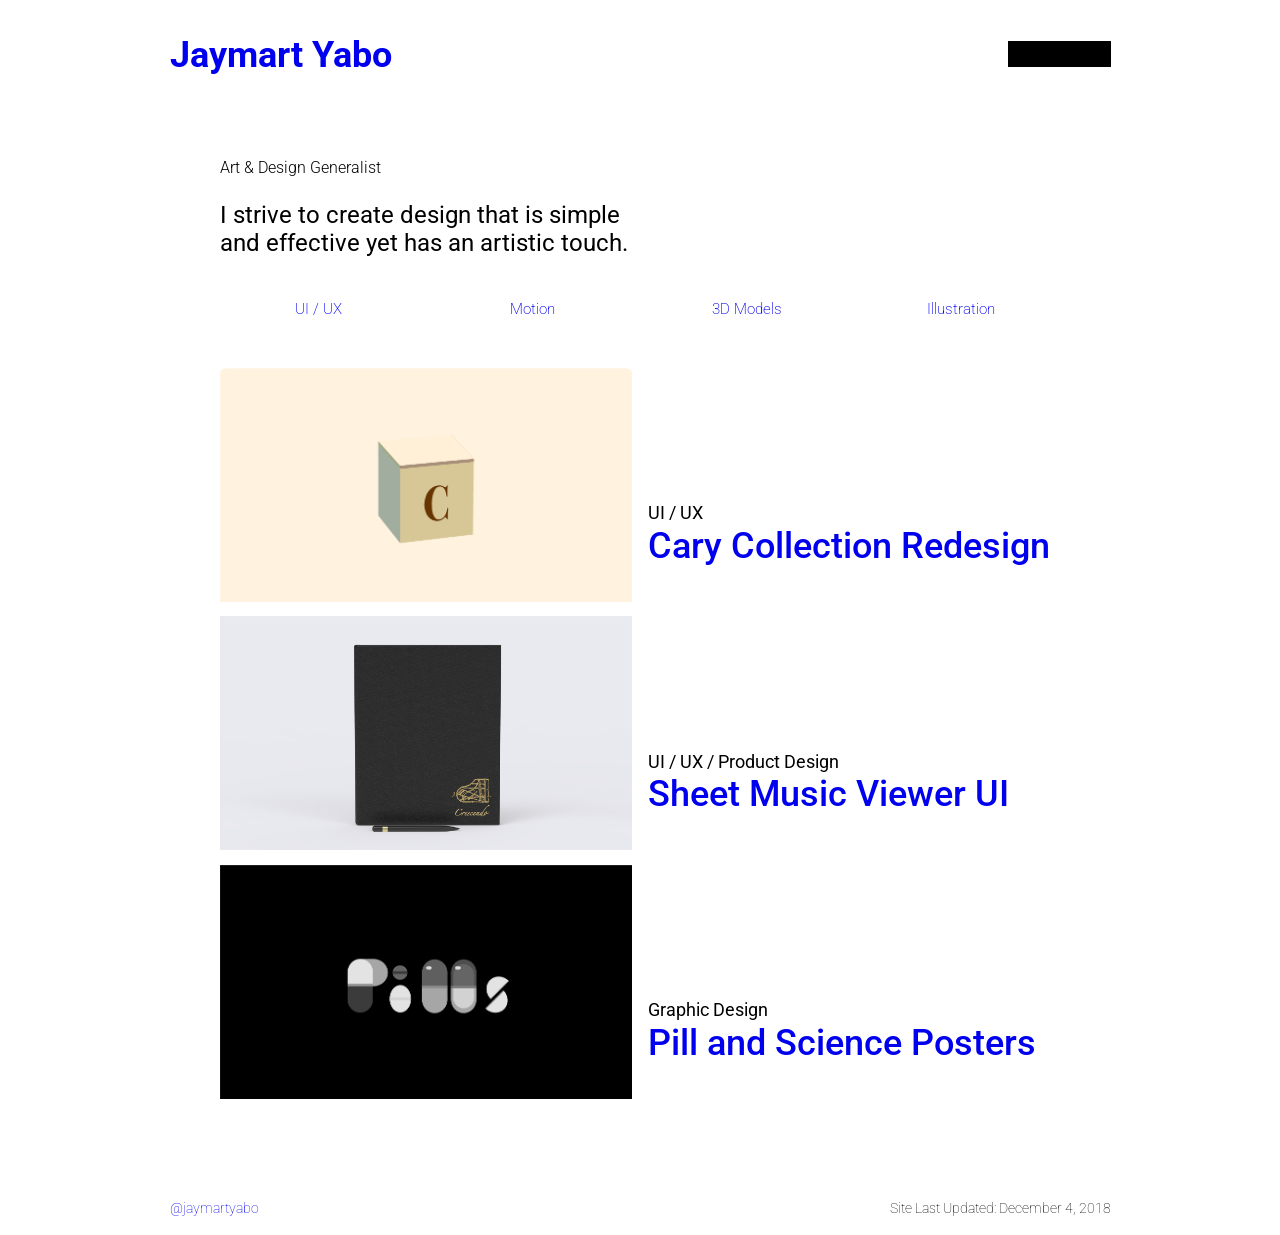
==== index.html @ 500f7055 "reorganization" ====
<!DOCTYPE html>
<html lang="en">

<head>
    <meta charset="UTF-8">
    <meta name="viewport" content="width=device-width, initial-scale=1.0">
    <title>Jaymart Yabo</title>
    <link href="https://fonts.googleapis.com/css?family=Roboto:100,300,400,500" rel="stylesheet">

    <!--  Roboto Font from GoogleFonts  -->
    <link rel="stylesheet" href="/css/main.css">
</head>

<body>
    <div id="wrapper">
        <header>
            <div id="title">
                <a href="https://jsy9739.github.io/">
                    <h1>Jaymart Yabo</h1>
                </a>
            </div>
            <div class="dropdown" style="float:right;">
                <button class="dropbtn"></button>
                <div class="dropdown-content">
                    <a href="https://jsy9739.github.io/bio">Bio</a>
                    <a href="https://jsy9739.github.io/resume/">Résumé</a>
                    <a href="https://paper.dropbox.com/doc/Portfolio-Documentation--ARBLZo7BBMCQgqcRvrMjFcV1AQ-JOrqk1dfm4QiLXSkU9a3K">Document</a>
                </div>
            </div>
        </header>
        <div id="sizing">
            <section id="shortb">
                <div id="shortbio">
                    <h2>Art & Design Generalist</h2>
                    <p>I strive to create design that is simple and effective yet has an artistic touch.</p>
                </div>
            </section>

            <main>
                <section id="sitem">
                    <aside>
                        <div id="specialty"><a href="https://jsy9739.github.io/uiux/">UI / UX</a></div>
                    </aside>
                    <aside>
                        <div id="specialty"><a href="https://jsy9739.github.io/motion/">Motion</a></div>
                    </aside>
                    <aside>
                        <div id="specialty"><a href="https://jsy9739.github.io/3d/">3D Models</a></div>
                    </aside>
                    <aside>
                        <div id="specialty"><a href="https://jsy9739.github.io/illus/">Illustration</a></div>
                    </aside>

                </section>
                <section id="item">

                    <article><a href="uiux/cary/index.html"> <img src="/uiux/assets/cary-thumb.png" alt="ImagineRIT Bumper"></a>

                    </article>


                    <aside>

                        <div>
                            <h6>
                                UI / UX
                            </h6>
                        </div>
                        <div id="projecttitle"><a href="uiux/cary/index.html">Cary Collection Redesign</a></div>



                    </aside>
                </section>
                            <section id="item">

                    <article>
                        <a href="https://drive.google.com/file/d/12x1CUP0MLp6lkm-8zrGwk2fknuwCZRd2/view?usp=sharing"> <img src="/uiux/assets/closed.png" alt="Sheet Music Viewer"></a>

                    </article>


                    <aside>

                        <div>
                            <h6>
                                UI / UX / Product Design
                            </h6>
                        </div>
                        <div id="projecttitle"><a href="https://drive.google.com/file/d/12x1CUP0MLp6lkm-8zrGwk2fknuwCZRd2/view?usp=sharing">Sheet Music Viewer UI</a></div>



                    </aside>
                </section>
                <section id="item">

                    <article><a href="/uiux/posters/index.html"><img src="/uiux/assets/pill-thumb.png"></a>

                    </article>


                    <aside>

                        <div>
                            <h6>
                                Graphic Design
                            </h6>
                        </div>
                        <div id="projecttitle"><a href="/uiux/posters/index.html">Pill and Science Posters</a></div>



                    </aside>
                </section>

            </main>
        </div>
        <footer>
            <a href="https://www.instagram.com/jaymartyabo/">
                <h4>@jaymartyabo</h4>
            </a>
            <h4>Site Last Updated: December 4, 2018</h4>
        </footer>
    </div>
</body>

</html>
---- css/main.css ----
/************************
General Formatting Rules
************************/

/* Code adapted from week 6 Flexbox exercise */

* {
    box-sizing: border-box;
}

html {
    /* set base font-size for document; will be used for rem calculations */
    font-size: 16px;

    /* Gotham Font from freefontsfamily.com */
    /*
    @font-face {
        font-family: 'Gotham';
        src: url('assets/Gotham-Font/Gotham-Black') format ('opentype');
        font-weight: normal;
        font-style: Black;
    }
*/

    font-family: 'Roboto', sans-serif;
}

a:link {
    text-decoration: none;
}

a:visited {
    text-decoration: none;
    color: black;
}

a:hover {
    color: darkseagreen;
}


html,
body,
#wrapper {
    /* resets margins to prevent sizing issues */
    margin: 0;

}

/*****************
Flexbox Formatting
*****************/

#wrapper {
    /* centers container in viewport */
    margin: 0 auto;
    max-width: 957px;
    display: flex;
    flex-direction: column;
    min-height: 100vh;
    overflow: hidden;

}

main {

    /* formatting for visual clarity */
    display: flex;
    flex-direction: column;
}

header,
footer {

    /* formatting for visual clarity */

    padding: 0 .5rem;
    padding-top: 10px;
    flex-direction: row;
    display: flex;
    align-items: center;
    justify-content: space-between;
}

footer {
    padding-top: 30px;

}

article,
aside {

    padding: .5rem;
    /* allows elements to grow to available space */
    margin: .2rem 0;
    /* removes l/r margin spacing */
    flex: 1;
    max-width: 480px;
    overflow: hidden;
    max-height: 300px;
}

aside {
    display: flex;
    flex-direction: column;

    flex: 1;
    justify-content: flex-end;
    padding-bottom: 35px;

}

#nav2 {
    display: flex;
    justify-content: center;
    align-content: center;
    padding: 5px;

}



article {
    overflow: hidden;
    max-height: 242px;
    overflow: hidden;

}



article img {
    max-height: 242;
    width: 100%;
}


#item {
    display: flex;
    margin-bottom: auto;
}

#sitem {
    display: flex;
    align-items: center;
    justify-content: center;
    margin-bottom: auto;
}

#shortbio {
    max-width: 410px;
}

#shortbio {
    max-width: 410px;
}

#shortb {

    padding: 8px;
}

#illus img {
    transform: translateY(-60px);
}

/***************
Text Formatting
***************/
/*The Name*/
h1 {
    font-size: 36px;
}

/* The Title*/
h2 {
    font-weight: 300;
    font-size: 16px;
    margin: 0;
}

p {
    font-size: 24px;
}

nav {
    font-size: 24px;
}

h4 {
    font-size: 14px;
    font-weight: 100;
}

h5 {
    font-size: 24px;
    font-weight: 100;
    margin: 0;
}

h6 {
    font-weight: normal;
    font-size: 1.7vw;
    margin: 0;
    line-height: 1.3
}

#projecttitle {
    font-weight: 500;
    font-size: calc(12px + 2.5vw);
    color: antiquewhite;
}

#specialty {
    font-weight: 200;
    font-size: 15px;
    display: flex;
    justify-content: center;

}

/****************************
Drop Down Menu From w3Schools
*****************************/
.dropbtn {
    background-color: black;
    padding-top: 25px;
    padding-right: 97px;
    font-size: 16px;
    border: none;
    cursor: pointer;
}

.dropdown {
    position: relative;
    display: inline-block;
}

.dropdown-content {
    display: none;
    position: absolute;
    right: 0;
    background-color: white;
    min-width: 92px;
    box-shadow: 0px 8px 16px 0px rgba(0, 0, 0, 0.2);
    z-index: 1;
}

.dropdown-content a {
    color: black;
    padding: 12px 16px;
    text-decoration: none;
    display: block;
}

.dropdown-content a:hover {
    background-color: #f1f1f1;
}

.dropdown:hover .dropdown-content {
    display: block;
}

/************
Media Queries
*************/

@media screen and (max-width: 36rem) {
    main {
        flex-direction: column;
        width: 100vw;
    }

    #item {
        flex-direction: column;
        width: 100vw;
    }

    #specialty {

        font-size: 14px;
        display: flex;
        justify-content: center;
        align-items: center;
        max-width: 70%;
        height: 23px;
    }

    h6 {
        font-size: 10px;
    }

    aside {
        padding-bottom: 20px;
        padding-left: 20px;
    }

    h1 {
        font-size: 24px;
    }

    h4 {
        font-size: 12px;
    }

    footer {
        padding-bottom: 15px;
    }

}

/* Max Size*/
@media screen and (min-width: 900px) {
    h6 {
        font-size: 18px;
    }

    #projecttitle {
        font-size: 36px;
    }

    #sizing {
        padding: 50px;

    }

}


@media screen and (max-width: 576px) {
    article {
        flex: 1;
        max-width: 100%;
    }

    /*    adjust image*/
    #illus img {
        transform: translateY(-60px);
    }
}



.dropdown:hover .dropbtn {
    background-color: #3e8e41;
}

#hero {
    display: flex;
}

#hero img {
    width: 100%;
}

#spacer {
    height: calc(6px + 3.5vw);
}

#posters {
    width: 100%;
    max-height: 940px;
    padding-right: 20px;
}
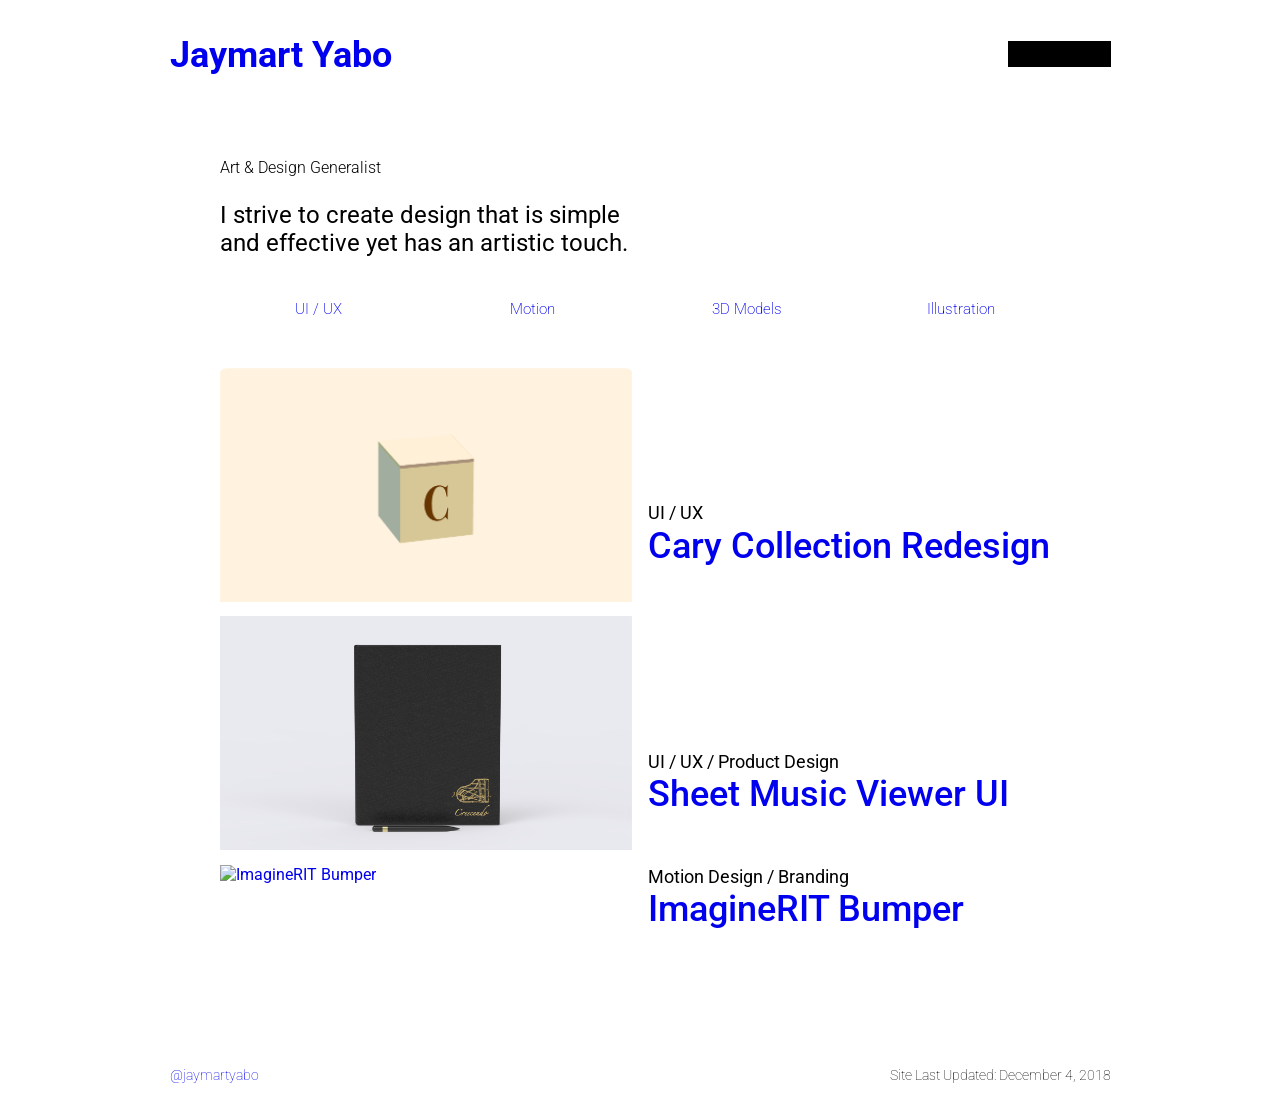
==== commit 4af39e61: "imagine" ====
--- a/index.html
+++ b/index.html
@@ -93,9 +93,10 @@
 
                     </aside>
                 </section>
-                <section id="item">
+                  <section id="item">
 
-                    <article><a href="/uiux/posters/index.html"><img src="/uiux/assets/pill-thumb.png"></a>
+                    <article>
+                        <a href="motion/imaginerit/index.html"> <img src="/assets/imaginerit/optimzed-imagine.gif" alt="ImagineRIT Bumper"></a>
 
                     </article>
 
@@ -104,10 +105,10 @@
 
                         <div>
                             <h6>
-                                Graphic Design
+                                Motion Design / Branding
                             </h6>
                         </div>
-                        <div id="projecttitle"><a href="/uiux/posters/index.html">Pill and Science Posters</a></div>
+                        <div id="projecttitle"><a href="motion/imaginerit/index.html">ImagineRIT Bumper</a></div>
 
 
 
--- a/css/main.css
+++ b/css/main.css
@@ -160,6 +160,13 @@
     padding: 8px;
 }
 
+/*
+#shortbb {
+  padding: 0 15px 0 15px;
+    max-width: 600px;
+}
+*/
+
 #illus img {
     transform: translateY(-60px);
 }
@@ -208,7 +215,6 @@
 #projecttitle {
     font-weight: 500;
     font-size: calc(12px + 2.5vw);
-    color: antiquewhite;
 }
 
 #specialty {
@@ -223,6 +229,7 @@
 Drop Down Menu From w3Schools
 *****************************/
 .dropbtn {
+    background-color: black;
     background-color: black;
     padding-top: 25px;
     padding-right: 97px;
@@ -352,6 +359,9 @@
 #hero img {
     width: 100%;
 }
+#hero video {
+    width: 100%;
+}
 
 #spacer {
     height: calc(6px + 3.5vw);
@@ -362,3 +372,7 @@
     max-height: 940px;
     padding-right: 20px;
 }
+
+article h4{
+    margin: 0;
+}
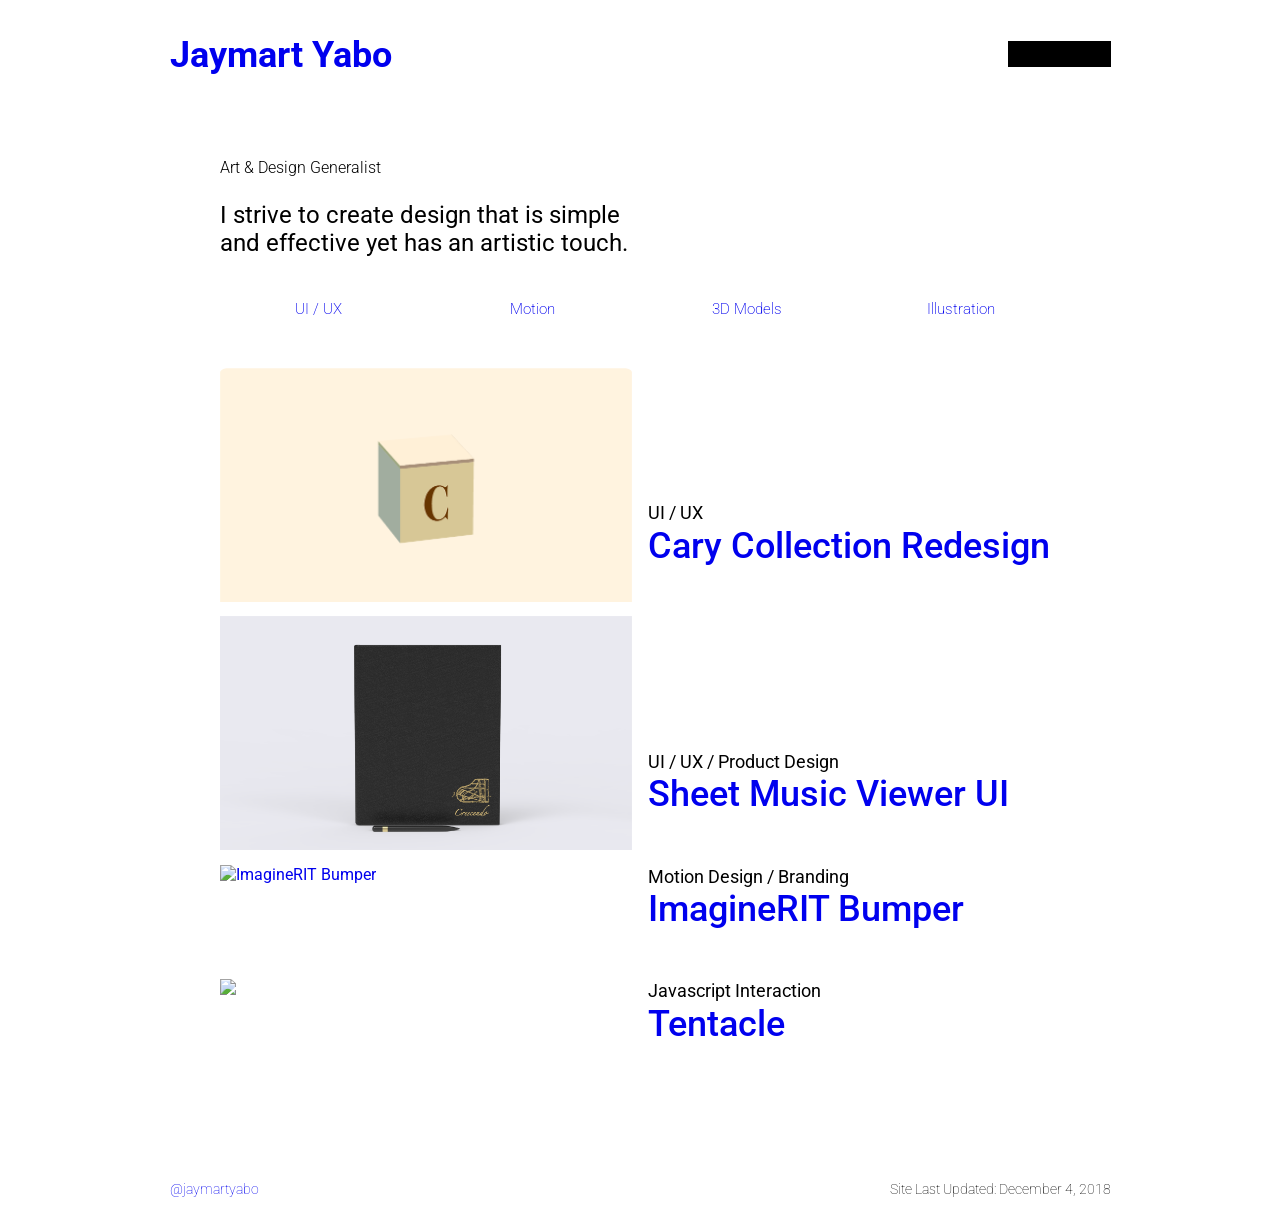
==== commit 9cd97094: "linked items differently" ====
--- a/index.html
+++ b/index.html
@@ -72,7 +72,7 @@
 
                     </aside>
                 </section>
-                            <section id="item">
+                <section id="item">
 
                     <article>
                         <a href="https://drive.google.com/file/d/12x1CUP0MLp6lkm-8zrGwk2fknuwCZRd2/view?usp=sharing"> <img src="/uiux/assets/closed.png" alt="Sheet Music Viewer"></a>
@@ -93,7 +93,7 @@
 
                     </aside>
                 </section>
-                  <section id="item">
+                <section id="item">
 
                     <article>
                         <a href="motion/imaginerit/index.html"> <img src="/assets/imaginerit/optimzed-imagine.gif" alt="ImagineRIT Bumper"></a>
@@ -114,6 +114,26 @@
 
                     </aside>
                 </section>
+                <section id="item">
+
+                    <article><a href="/motion/tentacle/index.html"><img src="/motion/tentacle/FinalTenti.gif"></a>
+
+                    </article>
+
+
+                    <aside>
+
+                        <div>
+                            <h6>
+                                Javascript Interaction
+                            </h6>
+                        </div>
+                        <div id="projecttitle"><a href="/motion/tentacle/index.html">Tentacle</a></div>
+
+
+
+                    </aside>
+                </section>
 
             </main>
         </div>
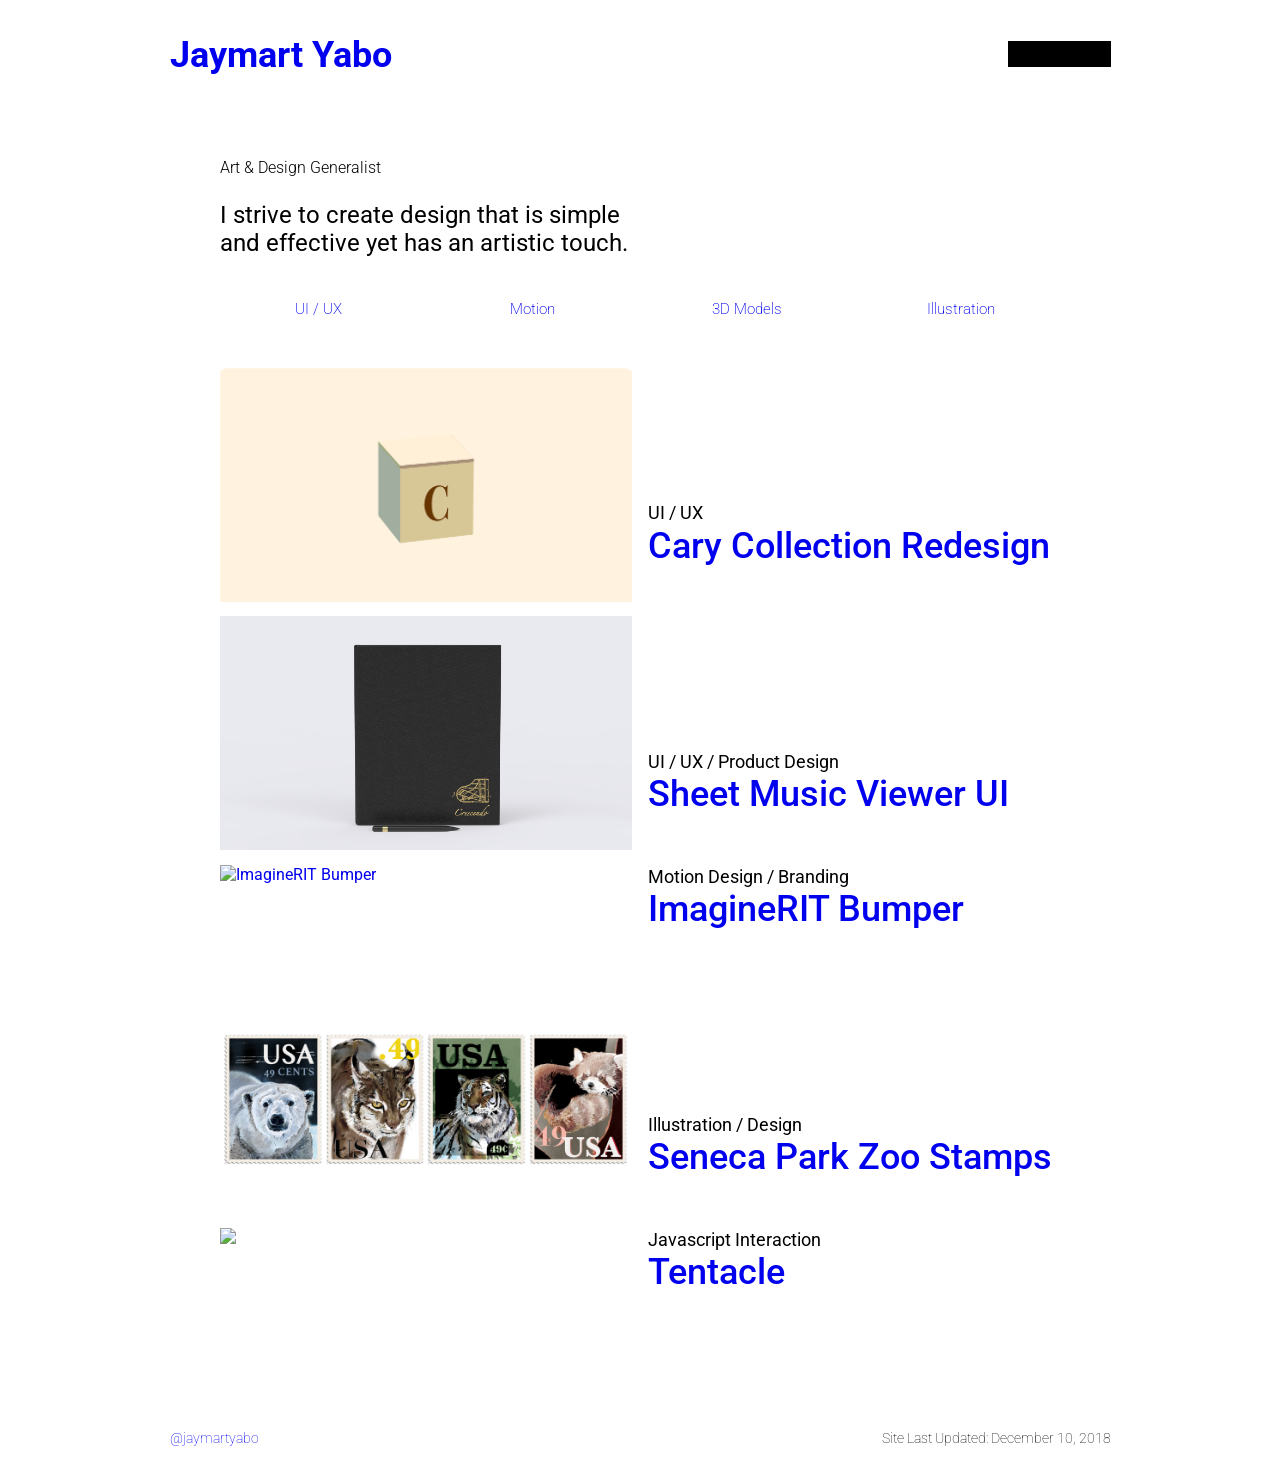
==== commit eb334534: "updatess" ====
--- a/index.html
+++ b/index.html
@@ -114,6 +114,27 @@
 
                     </aside>
                 </section>
+   <section id="item">
+
+                    <article>
+                        <a href="illus/index.html"> <img src="illus/assets/stampsCove-01.png" alt="ImagineRIT Bumper"></a>
+
+                    </article>
+
+
+                    <aside>
+
+                        <div>
+                            <h6>
+                               Illustration / Design
+                            </h6>
+                        </div>
+                        <div id="projecttitle"><a href="illus/index.html">Seneca Park Zoo Stamps</a></div>
+
+
+
+                    </aside>
+                </section>
                 <section id="item">
 
                     <article><a href="/motion/tentacle/index.html"><img src="/motion/tentacle/FinalTenti.gif"></a>
@@ -141,7 +162,7 @@
             <a href="https://www.instagram.com/jaymartyabo/">
                 <h4>@jaymartyabo</h4>
             </a>
-            <h4>Site Last Updated: December 4, 2018</h4>
+            <h4>Site Last Updated: December 10, 2018</h4>
         </footer>
     </div>
 </body>
--- a/css/main.css
+++ b/css/main.css
@@ -6,6 +6,7 @@
 
 * {
     box-sizing: border-box;
+    border-style: none;
 }
 
 html {
@@ -31,7 +32,6 @@
 
 a:visited {
     text-decoration: none;
-    color: black;
 }
 
 a:hover {
@@ -359,6 +359,7 @@
 #hero img {
     width: 100%;
 }
+
 #hero video {
     width: 100%;
 }
@@ -373,6 +374,6 @@
     padding-right: 20px;
 }
 
-article h4{
-    margin: 0;
-}
+article h4 {
+    margin: 0;
+}
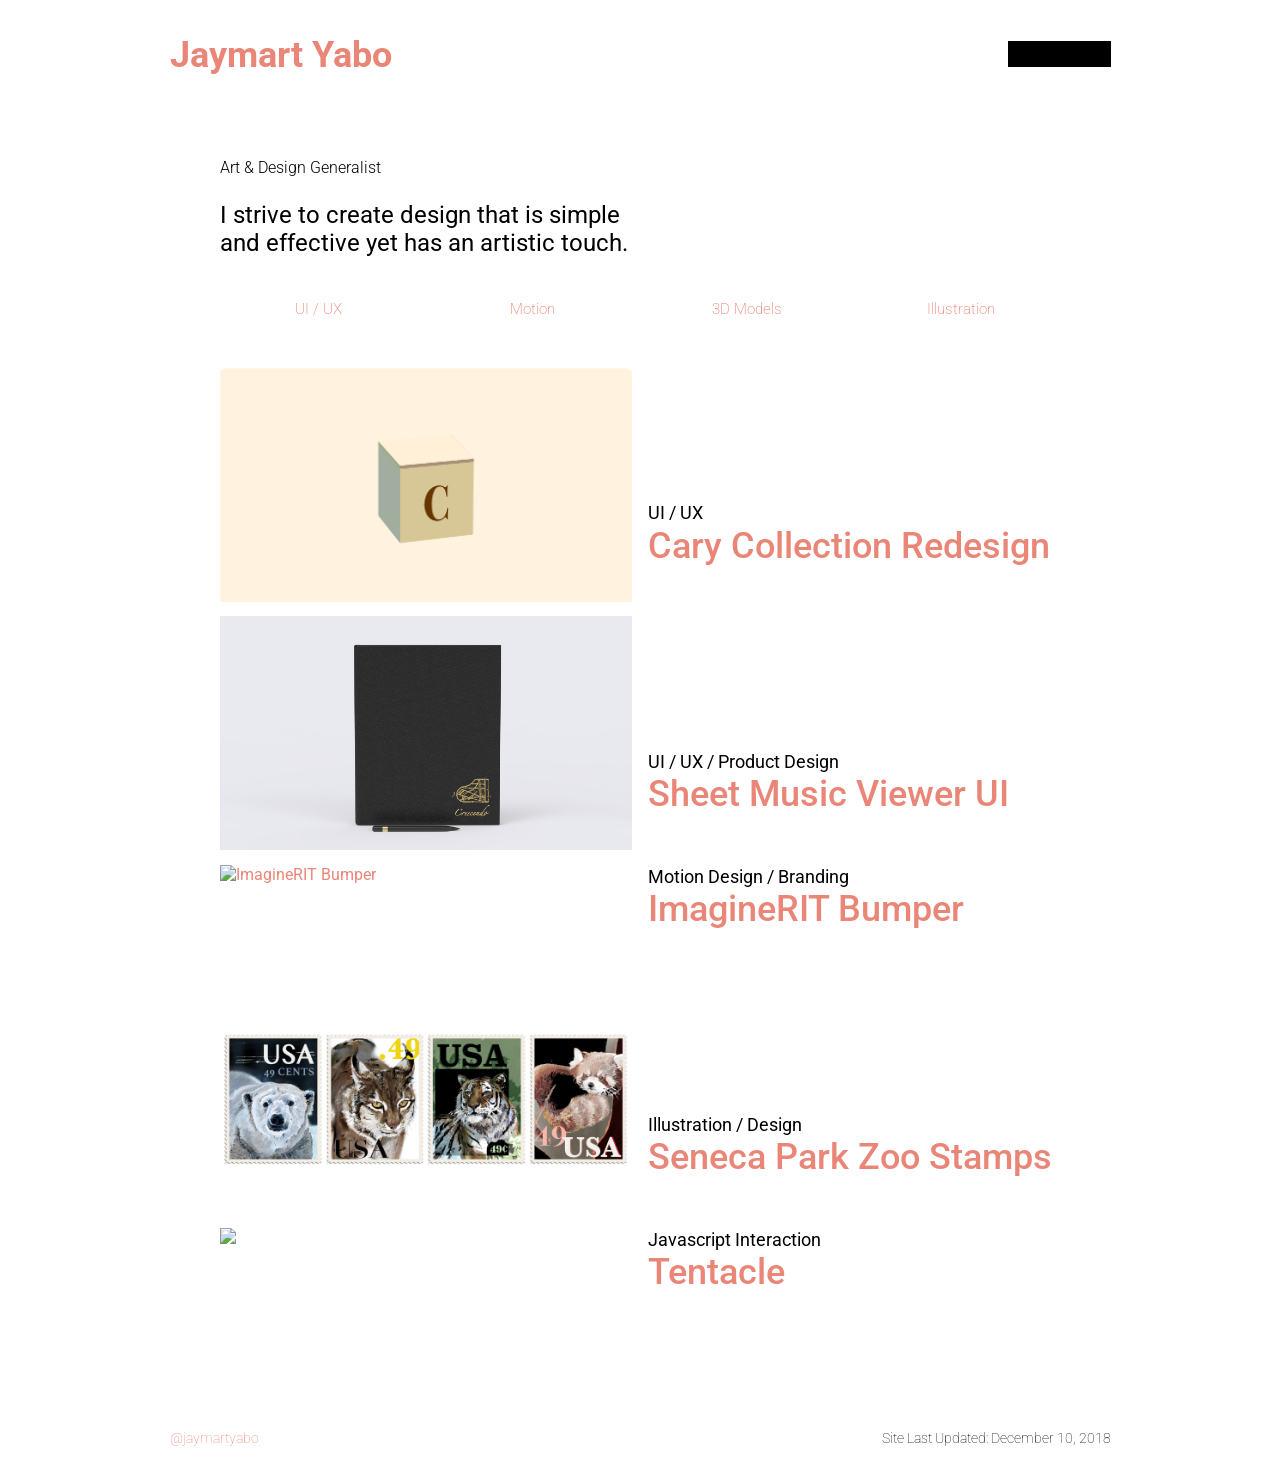
==== commit 84558a59: "Alt texts" ====
--- a/index.html
+++ b/index.html
@@ -54,7 +54,7 @@
                 </section>
                 <section id="item">
 
-                    <article><a href="uiux/cary/index.html"> <img src="/uiux/assets/cary-thumb.png" alt="ImagineRIT Bumper"></a>
+                    <article><a href="uiux/cary/index.html"> <img src="/uiux/assets/cary-thumb.png" alt="Cary Collection"></a>
 
                     </article>
 
@@ -117,7 +117,7 @@
    <section id="item">
 
                     <article>
-                        <a href="illus/index.html"> <img src="illus/assets/stampsCove-01.png" alt="ImagineRIT Bumper"></a>
+                        <a href="illus/index.html"> <img src="illus/assets/stampsCove-01.png" alt="Seneca Zoo Stamps"></a>
 
                     </article>
 
--- a/css/main.css
+++ b/css/main.css
@@ -28,10 +28,12 @@
 
 a:link {
     text-decoration: none;
+    color: #ea8677;
 }
 
 a:visited {
     text-decoration: none;
+    color: #ea8677;
 }
 
 a:hover {
@@ -128,9 +130,7 @@
 }
 
 
-
 article img {
-    max-height: 242;
     width: 100%;
 }
 
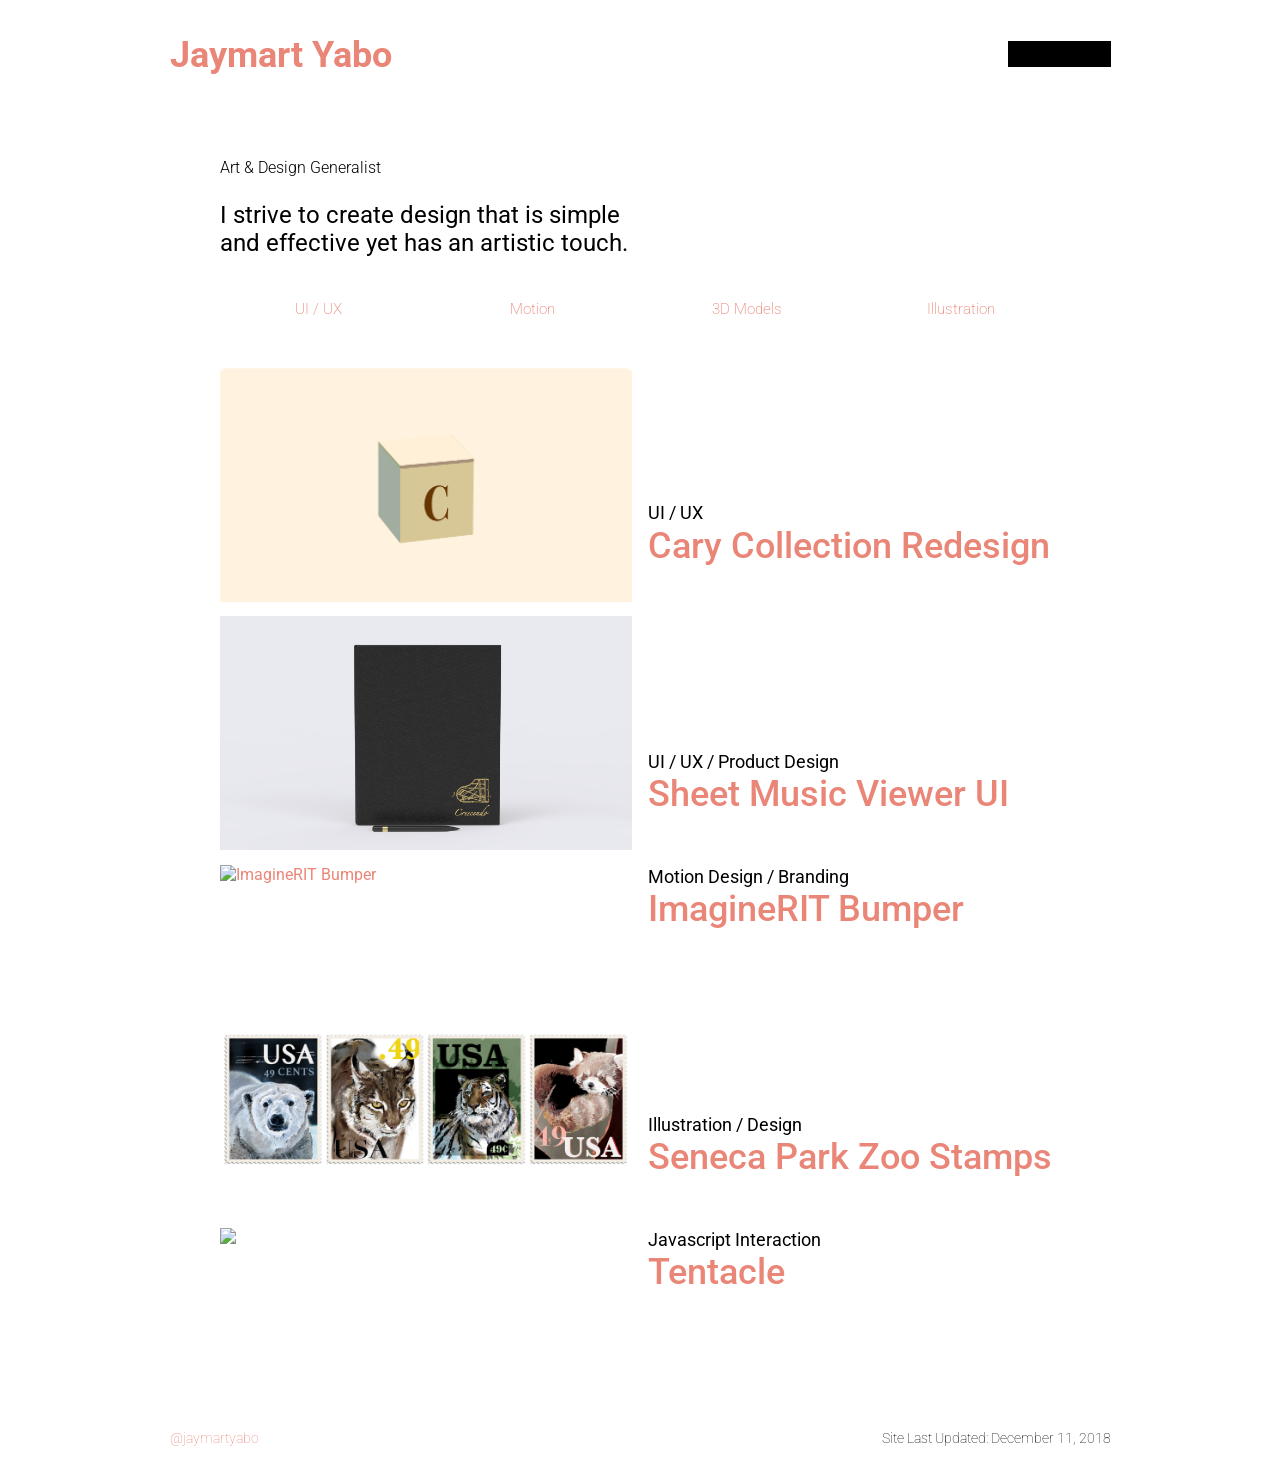
==== commit 690d3715: "small js" ====
--- a/index.html
+++ b/index.html
@@ -9,6 +9,8 @@
 
     <!--  Roboto Font from GoogleFonts  -->
     <link rel="stylesheet" href="/css/main.css">
+    <script src="https://ajax.googleapis.com/ajax/libs/jquery/3.3.1/jquery.min.js"></script>
+           <script src="javascript/main.js"></script>
 </head>
 
 <body>
@@ -114,7 +116,7 @@
 
                     </aside>
                 </section>
-   <section id="item">
+                <section id="item">
 
                     <article>
                         <a href="illus/index.html"> <img src="illus/assets/stampsCove-01.png" alt="Seneca Zoo Stamps"></a>
@@ -126,7 +128,7 @@
 
                         <div>
                             <h6>
-                               Illustration / Design
+                                Illustration / Design
                             </h6>
                         </div>
                         <div id="projecttitle"><a href="illus/index.html">Seneca Park Zoo Stamps</a></div>
@@ -162,9 +164,12 @@
             <a href="https://www.instagram.com/jaymartyabo/">
                 <h4>@jaymartyabo</h4>
             </a>
-            <h4>Site Last Updated: December 10, 2018</h4>
+            <div id="div1">
+                <h2>Let jQuery AJAX Change This Text</h2>
+            </div>
         </footer>
     </div>
+
 </body>
 
 </html>
